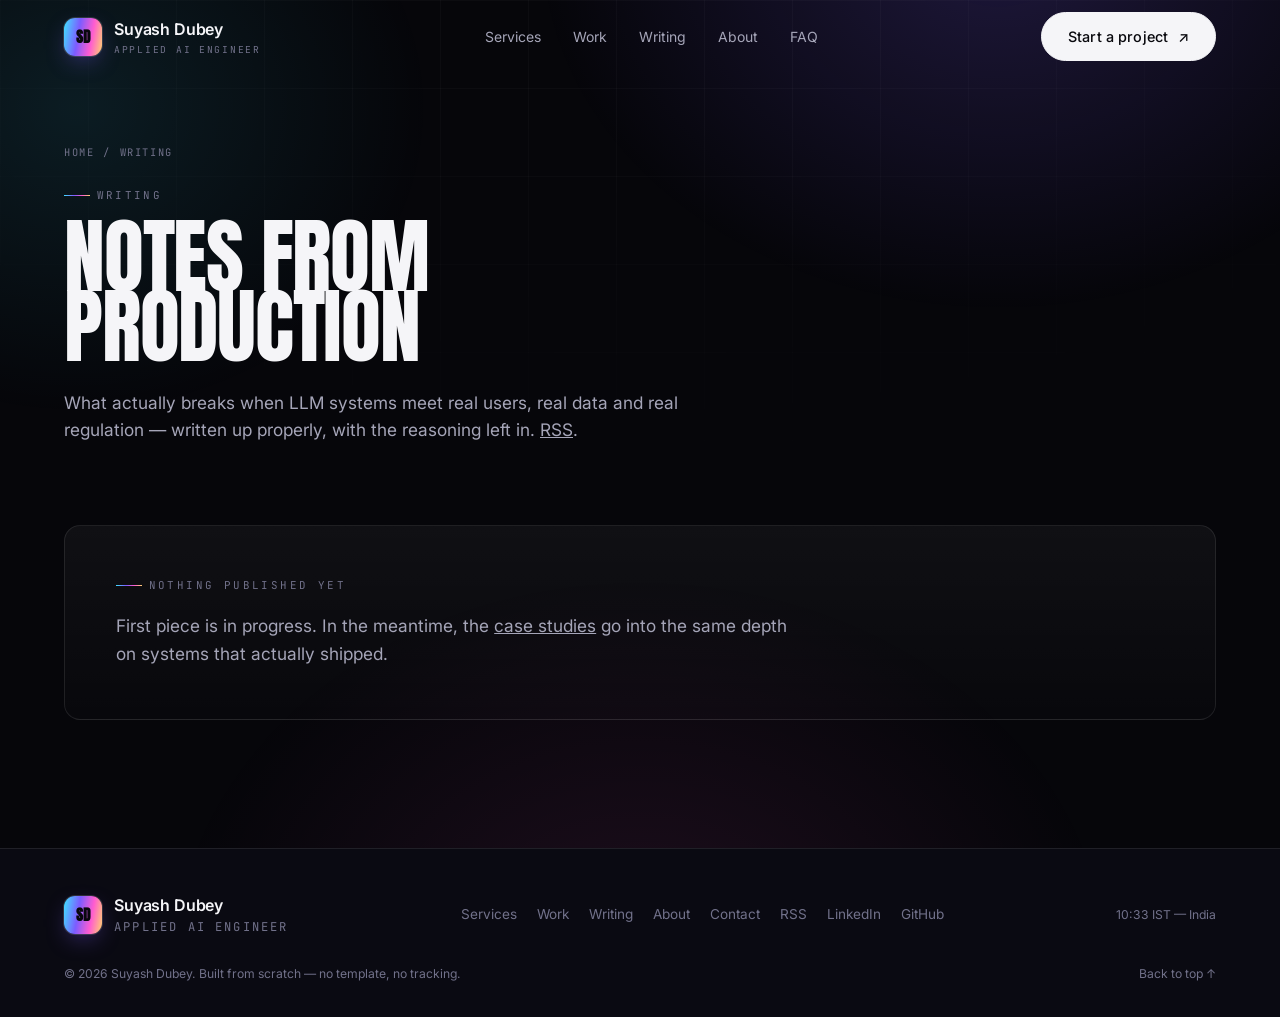
==== blog/index.html @ 4bd994ee "Add /blog: Markdown-driven writing section Posts live as Markdown in content/posts/. build.py genera" ====
<!doctype html>
<html lang="en">
<head>
<meta charset="utf-8">
<script>document.documentElement.classList.add('js')</script>
<meta name="viewport" content="width=device-width, initial-scale=1, viewport-fit=cover">
<title>Writing — Suyash Dubey</title>
<meta name="description" content="Notes on building LLM systems that survive production — agents, retrieval, evaluation and the parts that break under real load.">
<link rel="canonical" href="https://suyashdubey.com/blog/">
<meta name="author" content="Suyash Dubey">
<meta name="robots" content="index, follow, max-image-preview:large, max-snippet:-1">
<meta name="theme-color" content="#06060a">
<meta property="og:type" content="website">
<meta property="og:title" content="Writing — Suyash Dubey">
<meta property="og:description" content="Notes on building LLM systems that survive production — agents, retrieval, evaluation and the parts that break under real load.">
<meta property="og:url" content="https://suyashdubey.com/blog/">
<meta property="og:image" content="https://suyashdubey.com/assets/img/og.png">
<meta name="twitter:card" content="summary_large_image">
<meta name="twitter:title" content="Writing — Suyash Dubey">
<meta name="twitter:description" content="Notes on building LLM systems that survive production — agents, retrieval, evaluation and the parts that break under real load.">
<meta name="twitter:image" content="https://suyashdubey.com/assets/img/og.png">
<link rel="icon" href="/assets/img/favicon.svg" type="image/svg+xml">
<link rel="alternate" type="application/rss+xml" title="Suyash Dubey — writing" href="https://suyashdubey.com/blog/rss.xml">
<link rel="preconnect" href="https://fonts.googleapis.com">
<link rel="preconnect" href="https://fonts.gstatic.com" crossorigin>
<link href="https://fonts.googleapis.com/css2?family=Anton&family=Inter:wght@400;500;600&family=JetBrains+Mono:wght@400;500&display=swap" rel="stylesheet">
<link rel="stylesheet" href="/assets/css/styles.css">
<script type="application/ld+json">
{"@context":"https://schema.org","@type":"Blog","@id":"https://suyashdubey.com/blog/#blog",
 "name":"Writing — Suyash Dubey","url":"https://suyashdubey.com/blog/",
 "description":"Notes on building LLM systems that survive production.",
 "author":{"@type":"Person","name":"Suyash Dubey","url":"https://suyashdubey.com/"},
 "inLanguage":"en"}
</script>
</head>
<body>
<a class="skip" href="#main">Skip to content</a>
<div class="progress" aria-hidden="true"></div>
<header class="nav">
  <div class="wrap nav__in">
    <a class="brand" href="/" aria-label="Suyash Dubey — home">
      <span class="mono-badge" aria-hidden="true">SD</span>
      <span>Suyash Dubey<small>Applied AI Engineer</small></span>
    </a>
    <nav class="nav__links" aria-label="Primary">
      <a href="/#services">Services</a><a href="/#work">Work</a><a href="/blog/">Writing</a>
      <a href="/#about">About</a><a href="/#faq">FAQ</a>
    </nav>
    <div class="nav__cta">
      <span class="clock"><i aria-hidden="true"></i><span data-clock>India (IST)</span></span>
      <a class="btn btn--solid" href="/#contact"><span>Start a project</span><span class="arw" aria-hidden="true">↗</span></a>
      <button class="nav__toggle" type="button" aria-label="Menu" aria-expanded="false"><span></span><span></span><span></span></button>
    </div>
  </div>
</header>
<main id="main">
<section class="cs-hero">
  <div class="wrap">
    <p class="crumbs"><a href="/">Home</a> <span>/</span> <span>Writing</span></p>
    <p class="eyebrow rv">Writing</p>
    <h1 class="display rv rv-d1" style="font-size:clamp(2.4rem,6.4vw,5.6rem)">Notes from<br>production</h1>
    <p class="lead rv rv-d2" style="margin-top:26px">What actually breaks when LLM systems meet
    real users, real data and real regulation — written up properly, with the reasoning left in.
    <a href="/blog/rss.xml" style="text-decoration:underline">RSS</a>.</p>
  </div>
</section>
<section style="padding-top:0">
  <div class="wrap">
    <div class="card" style="padding:clamp(30px,4vw,52px)">
      <p class="eyebrow">Nothing published yet</p>
      <p class="lead" style="margin:0">First piece is in progress. In the meantime, the
      <a href="/#work" style="text-decoration:underline">case studies</a> go into the same
      depth on systems that actually shipped.</p>
    </div>
  </div>
</section>
</main>
<footer>
  <div class="wrap">
    <div class="foot">
      <a class="brand" href="/"><span class="mono-badge" aria-hidden="true">SD</span><span>Suyash Dubey<small>Applied AI Engineer</small></span></a>
      <nav aria-label="Footer">
        <a href="/#services">Services</a><a href="/#work">Work</a><a href="/blog/">Writing</a>
        <a href="/#about">About</a><a href="/#contact">Contact</a>
        <a href="/blog/rss.xml">RSS</a>
        <a href="https://www.linkedin.com/in/suyash-kumar-dubey-410533211" rel="me noopener" target="_blank">LinkedIn</a>
        <a href="https://github.com/suyashdube" rel="me noopener" target="_blank">GitHub</a>
      </nav>
      <small><span data-clock>India (IST)</span></small>
    </div>
    <div class="foot" style="margin-top:26px">
      <small>© <span id="yr">2026</span> Suyash Dubey. Built from scratch — no template, no tracking.</small>
      <small><a href="#main">Back to top ↑</a></small>
    </div>
  </div>
</footer>
<script>document.getElementById('yr').textContent=new Date().getFullYear();</script>
<script src="/assets/js/main.js" defer></script>
</body>
</html>
---- assets/css/styles.css ----
/* ============================================================
   Suyash Dubey — Applied AI Engineer
   Design system: dark iridescent / oversized condensed display
   ============================================================ */

:root{
  --bg:#06060a;
  --bg-2:#0a0a12;
  --bg-3:#0e0e18;
  --line:rgba(255,255,255,.09);
  --line-2:rgba(255,255,255,.055);
  --fg:#f5f5f8;
  --fg-dim:#a5a5b8;
  --fg-mute:#71718a;

  --violet:#7c5cff;
  --cyan:#3fe4ff;
  --magenta:#ff5cd0;
  --lime:#c8ff4d;

  --grad-iris:linear-gradient(100deg,#3fe4ff 0%,#7c5cff 38%,#ff5cd0 70%,#ffd36e 100%);

  --font-display:"Anton",'Arial Narrow',Impact,system-ui,sans-serif;
  --font-body:"Inter",-apple-system,BlinkMacSystemFont,"Segoe UI",Roboto,Helvetica,Arial,sans-serif;
  --font-mono:"JetBrains Mono",ui-monospace,SFMono-Regular,Menlo,Consolas,monospace;

  --pad:clamp(20px,5vw,72px);
  --maxw:1380px;
  --r:16px;
  --ease:cubic-bezier(.22,1,.36,1);
}

*,*::before,*::after{box-sizing:border-box}
html{-webkit-text-size-adjust:100%;scroll-behavior:smooth}
@media (prefers-reduced-motion:reduce){html{scroll-behavior:auto}}

body{
  margin:0;
  background:var(--bg);
  color:var(--fg);
  font-family:var(--font-body);
  font-size:16px;
  line-height:1.6;
  -webkit-font-smoothing:antialiased;
  overflow-x:hidden;
}

/* ambient field ------------------------------------------------ */
body::before{
  content:"";position:fixed;inset:0;z-index:0;pointer-events:none;
  background:
    radial-gradient(58vw 46vw at 78% -6%, rgba(124,92,255,.20), transparent 62%),
    radial-gradient(46vw 40vw at 6% 12%, rgba(63,228,255,.10), transparent 60%),
    radial-gradient(60vw 50vw at 50% 108%, rgba(255,92,208,.10), transparent 62%);
}
body::after{
  content:"";position:fixed;inset:0;z-index:0;pointer-events:none;opacity:.5;
  background-image:linear-gradient(var(--line-2) 1px,transparent 1px),linear-gradient(90deg,var(--line-2) 1px,transparent 1px);
  background-size:88px 88px;
  mask-image:radial-gradient(ellipse 100% 70% at 50% 0%,#000 20%,transparent 80%);
  -webkit-mask-image:radial-gradient(ellipse 100% 70% at 50% 0%,#000 20%,transparent 80%);
}
main,header,footer{position:relative;z-index:1}

/* type --------------------------------------------------------- */
h1,h2,h3,h4{margin:0;font-weight:400;letter-spacing:-.02em}
.display{
  font-family:var(--font-display);
  text-transform:uppercase;
  line-height:.86;
  letter-spacing:-.015em;
  font-weight:400;
}
h1.display{font-size:clamp(2.5rem,7vw,7.2rem);overflow-wrap:normal;hyphens:none}
h2.display{font-size:clamp(2.2rem,5.6vw,5rem)}
h3.display{font-size:clamp(1.5rem,2.4vw,2.3rem)}
p{margin:0 0 1em}
a{color:inherit;text-decoration:none}

.eyebrow{
  font-family:var(--font-mono);
  font-size:.68rem;
  letter-spacing:.22em;
  text-transform:uppercase;
  color:var(--fg-mute);
  display:flex;align-items:center;gap:.6em;
  margin:0 0 1.1rem;
}
.eyebrow::before{
  content:"";width:26px;height:1px;background:var(--grad-iris);flex:none;
}
.lead{font-size:clamp(1rem,1.35vw,1.2rem);color:var(--fg-dim);max-width:62ch}
.muted{color:var(--fg-mute)}
.iris-text{
  background:var(--grad-iris);-webkit-background-clip:text;background-clip:text;color:transparent;
}

.wrap{max-width:var(--maxw);margin-inline:auto;padding-inline:var(--pad)}
section{padding-block:clamp(72px,10vw,150px)}
.sec-head{display:flex;flex-wrap:wrap;gap:24px 48px;align-items:flex-end;justify-content:space-between;margin-bottom:clamp(36px,5vw,68px)}
.sec-head .lead{max-width:46ch}
.rule{height:1px;background:var(--line);border:0;margin:0}

/* buttons ------------------------------------------------------ */
.btn{
  --btn-bg:transparent;--btn-fg:var(--fg);--btn-bd:var(--line);
  position:relative;display:inline-flex;align-items:center;gap:.65em;
  padding:15px 26px;border-radius:999px;border:1px solid var(--btn-bd);
  background:var(--btn-bg);color:var(--btn-fg);
  font-family:inherit;font-size:.9rem;font-weight:500;line-height:1.2;letter-spacing:.01em;cursor:pointer;
  transition:transform .5s var(--ease),background .35s,color .35s,border-color .35s;
  will-change:transform;overflow:hidden;white-space:nowrap;
}
.btn span{position:relative;z-index:1}
.btn .arw{transition:transform .45s var(--ease)}
.btn:hover .arw{transform:translate(3px,-3px)}
.btn--solid{--btn-bg:var(--fg);--btn-fg:#08080d;--btn-bd:var(--fg)}
.btn--solid::after{
  content:"";position:absolute;inset:0;z-index:0;background:var(--grad-iris);
  opacity:0;transition:opacity .4s;
}
.btn--solid:hover::after{opacity:1}
.btn--ghost:hover{border-color:rgba(255,255,255,.34);background:rgba(255,255,255,.045)}
.btn-row{display:flex;flex-wrap:wrap;gap:12px}

/* surfaces ----------------------------------------------------- */
.card{
  position:relative;border:1px solid var(--line);border-radius:var(--r);
  background:linear-gradient(180deg,rgba(255,255,255,.045),rgba(255,255,255,.012));
  overflow:hidden;isolation:isolate;
}
.card::before{
  content:"";position:absolute;inset:-1px;z-index:-1;border-radius:inherit;opacity:0;
  background:radial-gradient(420px circle at var(--mx,50%) var(--my,0%),rgba(124,92,255,.30),transparent 62%);
  transition:opacity .45s;
}
.card:hover::before{opacity:1}
.card--tilt{transition:transform .6s var(--ease),border-color .4s;transform-style:preserve-3d;will-change:transform}
.card--tilt:hover{border-color:rgba(255,255,255,.22)}

/* ============================ NAV ============================ */
.nav{
  position:fixed;top:0;left:0;right:0;z-index:60;
  transition:background .45s,backdrop-filter .45s,border-color .45s;
  border-bottom:1px solid transparent;
}
.nav.is-stuck{
  background:rgba(6,6,10,.72);backdrop-filter:blur(18px) saturate(150%);
  -webkit-backdrop-filter:blur(18px) saturate(150%);border-bottom-color:var(--line);
}
.nav__in{display:flex;align-items:center;justify-content:space-between;gap:24px;height:74px}
.brand{display:flex;align-items:center;gap:12px;font-weight:600;letter-spacing:-.01em;white-space:nowrap}
.mono-badge{
  width:38px;height:38px;flex:none;border-radius:11px;display:grid;place-items:center;
  font-family:var(--font-display);font-size:.95rem;letter-spacing:.02em;
  color:#08080d;background:var(--grad-iris);
  box-shadow:0 0 0 1px rgba(255,255,255,.14),0 8px 26px -10px rgba(124,92,255,.9);
}
.brand small{display:block;font-family:var(--font-mono);font-size:.6rem;letter-spacing:.18em;text-transform:uppercase;color:var(--fg-mute);font-weight:400}
.nav__links{display:flex;align-items:center;gap:4px}
.nav__links a{
  position:relative;padding:9px 14px;border-radius:999px;font-size:.875rem;color:var(--fg-dim);
  transition:color .3s,background .3s;
}
.nav__links a::after{
  content:"";position:absolute;left:14px;right:14px;bottom:5px;height:1px;background:var(--grad-iris);
  transform:scaleX(0);transform-origin:left;transition:transform .45s var(--ease);
}
.nav__links a:hover{color:var(--fg)}
.nav__links a:hover::after{transform:scaleX(1)}
.nav__cta{display:flex;align-items:center;gap:14px}
.clock{font-family:var(--font-mono);font-size:.7rem;color:var(--fg-mute);letter-spacing:.08em;white-space:nowrap}
.clock i{display:inline-block;width:6px;height:6px;border-radius:50%;background:var(--lime);margin-right:7px;vertical-align:middle;box-shadow:0 0 0 3px rgba(200,255,77,.16);animation:pulse 2.6s infinite}
@keyframes pulse{50%{box-shadow:0 0 0 7px rgba(200,255,77,0)}}
.nav__toggle{display:none;width:44px;height:44px;border-radius:12px;border:1px solid var(--line);background:transparent;cursor:pointer;padding:0;place-items:center}
.nav__toggle span{display:block;width:17px;height:1.5px;background:var(--fg);margin:3.5px auto;transition:transform .4s var(--ease),opacity .3s}
.nav.is-open .nav__toggle span:nth-child(1){transform:translateY(5px) rotate(45deg)}
.nav.is-open .nav__toggle span:nth-child(2){opacity:0}
.nav.is-open .nav__toggle span:nth-child(3){transform:translateY(-5px) rotate(-45deg)}

@media (max-width:1280px){.clock{display:none}}
@media (max-width:1160px){
  .nav__links a{padding-inline:9px;font-size:.83rem}
  .nav__in{gap:12px}
  .brand small{display:none}
}
@media (max-width:940px){
  .nav__toggle{display:grid}
  .nav__links{
    position:fixed;inset:74px 0 auto;flex-direction:column;align-items:stretch;gap:0;
    background:rgba(8,8,14,.96);backdrop-filter:blur(20px);border-bottom:1px solid var(--line);
    padding:12px var(--pad) 26px;
    clip-path:inset(0 0 100% 0);transition:clip-path .55s var(--ease);
  }
  .nav.is-open .nav__links{clip-path:inset(0 0 0 0)}
  .nav__links a{padding:15px 0;font-size:1.05rem;border-bottom:1px solid var(--line-2)}
  .nav__cta .btn{display:none}
}

/* ============================ HERO ============================ */
.hero{position:relative;padding-top:clamp(112px,15vh,168px);padding-bottom:clamp(48px,7vw,96px);min-height:100svh;display:flex;align-items:center}
.hero__grid{display:grid;grid-template-columns:minmax(0,1.15fr) minmax(0,.85fr);gap:clamp(28px,4vw,64px);align-items:center;width:100%}
.hero__copy{max-width:none}
h1.display .ln{display:block;overflow:hidden}
h1.display .ln i{display:block;font-style:normal;transform:translateY(105%);opacity:0;filter:blur(14px)}
.is-ready h1.display .ln i{animation:lineUp 1.15s var(--ease) forwards}
.is-ready h1.display .ln:nth-child(2) i{animation-delay:.11s}
.is-ready h1.display .ln:nth-child(3) i{animation-delay:.22s}
@keyframes lineUp{to{transform:translateY(0);opacity:1;filter:blur(0)}}
h1.display .dim{color:transparent;-webkit-text-stroke:1px rgba(255,255,255,.42)}
.hero__sub{margin-top:26px;max-width:54ch}
.hero .btn-row{margin-top:34px}
.hero__meta{display:flex;flex-wrap:wrap;gap:10px 26px;margin-top:34px;font-family:var(--font-mono);font-size:.7rem;letter-spacing:.13em;text-transform:uppercase;color:var(--fg-mute)}

/* prism stage */
.stage{position:relative;aspect-ratio:1/1;width:100%;max-width:660px;margin-inline:auto}
.stage canvas,.stage .fallback{position:absolute;inset:0;width:100%;height:100%;display:block}
.stage .fallback{opacity:0;transition:opacity .8s}
.stage[data-mode="svg"] .fallback{opacity:1}
.stage[data-mode="gl"] .fallback{display:none}
.stage::after{
  content:"";position:absolute;inset:8%;border-radius:50%;z-index:-1;
  background:radial-gradient(circle,rgba(124,92,255,.32),transparent 66%);filter:blur(46px);
}
.chip{
  position:absolute;z-index:3;display:flex;align-items:center;gap:9px;
  padding:9px 13px;border-radius:12px;border:1px solid var(--line);
  background:rgba(10,10,18,.72);backdrop-filter:blur(12px);-webkit-backdrop-filter:blur(12px);
  font-family:var(--font-mono);font-size:.63rem;letter-spacing:.11em;text-transform:uppercase;color:var(--fg-dim);
  white-space:nowrap;box-shadow:0 18px 40px -22px #000;
  opacity:0;transform:translateY(12px) scale(.96);
  animation:chipIn .9s var(--ease) forwards;
}
.chip b{color:var(--lime);font-weight:500}
.chip::before{content:"";width:5px;height:5px;border-radius:50%;background:var(--lime);box-shadow:0 0 8px var(--lime)}
.chip--v::before{background:var(--violet);box-shadow:0 0 8px var(--violet)}
.chip--v b{color:#b9a6ff}
.chip--c::before{background:var(--cyan);box-shadow:0 0 8px var(--cyan)}
.chip--c b{color:#9be9ff}
@keyframes chipIn{to{opacity:1;transform:translateY(0) scale(1)}}
.chip:nth-of-type(1){top:11%;left:-4%;animation-delay:.75s}
.chip:nth-of-type(2){top:29%;right:-6%;animation-delay:.92s}
.chip:nth-of-type(3){bottom:24%;left:-7%;animation-delay:1.09s}
.chip:nth-of-type(4){bottom:8%;right:2%;animation-delay:1.26s}
.chip.float{animation:chipIn .9s var(--ease) forwards,bob 7s ease-in-out infinite}
@keyframes bob{50%{transform:translateY(-9px)}}

@media (max-width:980px){
  .hero{min-height:auto;padding-top:120px}
  .hero__grid{grid-template-columns:1fr}
  .hero__copy{max-width:none;order:1}
  .stage{order:2;max-width:min(88vw,480px)}
  .chip:nth-of-type(1){left:-2%}
  .chip:nth-of-type(3){left:-2%}
  .chip:nth-of-type(2){right:-2%}
}
@media (max-width:520px){
  .chip{font-size:.56rem;padding:7px 10px}
  .chip:nth-of-type(4){display:none}
}

/* scroll cue */
.cue{display:flex;align-items:center;gap:10px;margin-top:52px;font-family:var(--font-mono);font-size:.63rem;letter-spacing:.2em;text-transform:uppercase;color:var(--fg-mute)}
.cue s{display:block;width:56px;height:1px;background:linear-gradient(90deg,var(--fg-mute),transparent);position:relative;overflow:hidden}
.cue s::after{content:"";position:absolute;inset:0;background:var(--grad-iris);transform:translateX(-100%);animation:sweep 2.6s infinite var(--ease)}
@keyframes sweep{60%,100%{transform:translateX(100%)}}

/* ========================= METRICS ========================= */
.metrics{border-block:1px solid var(--line);background:rgba(255,255,255,.014)}
.metrics .wrap{padding-block:clamp(40px,5vw,64px)}
.metrics__grid{display:grid;grid-template-columns:repeat(4,1fr);gap:1px;background:var(--line)}
.metric{background:var(--bg);padding:26px clamp(14px,2vw,30px);position:relative;overflow:hidden}
.metric::after{content:"";position:absolute;left:0;bottom:0;height:2px;width:100%;background:var(--grad-iris);transform:scaleX(0);transform-origin:left;transition:transform .9s var(--ease)}
.metric.in::after{transform:scaleX(1)}
.metric b{display:block;font-family:var(--font-display);font-size:clamp(2.4rem,4.4vw,3.9rem);line-height:.92;letter-spacing:-.02em}
.metric b em{font-style:normal;font-size:.5em;color:var(--fg-mute);margin-right:.06em}
.metric p{margin:.7rem 0 0;font-size:.83rem;color:var(--fg-mute);line-height:1.45}
.footnote{margin-top:22px;font-size:.72rem;color:var(--fg-mute);max-width:78ch}
@media (max-width:860px){.metrics__grid{grid-template-columns:repeat(2,1fr)}}

/* ========================= MARQUEE ========================= */
.marquee{border-bottom:1px solid var(--line);overflow:hidden;padding-block:22px;background:var(--bg-2)}
.marquee__track{display:flex;width:max-content;gap:0;animation:slide 42s linear infinite}
.marquee:hover .marquee__track{animation-play-state:paused}
@keyframes slide{to{transform:translateX(-50%)}}
.marquee__track span{
  display:inline-flex;align-items:center;gap:34px;padding-inline:17px;
  font-family:var(--font-display);text-transform:uppercase;font-size:1.05rem;letter-spacing:.04em;color:rgba(255,255,255,.30);
  white-space:nowrap;transition:color .3s;
}
.marquee__track span::after{content:"";width:5px;height:5px;border-radius:50%;background:var(--violet)}
.marquee__track span.hi{color:transparent;background:var(--grad-iris);-webkit-background-clip:text;background-clip:text}

/* ========================= SERVICES ========================= */
.svc{display:grid;grid-template-columns:repeat(2,1fr);gap:16px}
.svc__item{padding:clamp(26px,3vw,40px);display:flex;flex-direction:column;gap:16px;min-height:100%}
.svc__n{font-family:var(--font-mono);font-size:.68rem;letter-spacing:.2em;color:var(--fg-mute)}
.svc__ico{width:46px;height:46px;border-radius:13px;display:grid;place-items:center;border:1px solid var(--line);background:rgba(255,255,255,.04)}
.svc__ico svg{width:22px;height:22px;stroke:url(#irisStroke);stroke-width:1.4;fill:none;stroke-linecap:round;stroke-linejoin:round}
.svc__item h3{font-size:1.42rem;letter-spacing:-.02em;line-height:1.2}
.svc__item p{color:var(--fg-dim);font-size:.95rem;margin:0}
.tags{display:flex;flex-wrap:wrap;gap:7px;margin-top:auto;padding-top:14px}
.tag{
  font-family:var(--font-mono);font-size:.62rem;letter-spacing:.09em;text-transform:uppercase;
  padding:6px 11px;border-radius:999px;border:1px solid var(--line);color:var(--fg-mute);
}
.svc__meta{display:flex;gap:18px;flex-wrap:wrap;font-family:var(--font-mono);font-size:.66rem;letter-spacing:.13em;text-transform:uppercase;color:var(--fg-mute);border-top:1px solid var(--line-2);padding-top:15px}
.svc__meta b{color:var(--fg-dim);font-weight:400}
@media (max-width:820px){.svc{grid-template-columns:1fr}}

/* ========================= PROCESS ========================= */
.process{display:grid;grid-template-columns:repeat(4,1fr);gap:0;border:1px solid var(--line);border-radius:var(--r);overflow:hidden}
.step{padding:clamp(24px,2.6vw,36px);border-right:1px solid var(--line);position:relative;background:linear-gradient(180deg,rgba(255,255,255,.03),transparent)}
.step:last-child{border-right:0}
.step__n{font-family:var(--font-display);font-size:2.6rem;line-height:1;color:transparent;-webkit-text-stroke:1px rgba(255,255,255,.26);transition:-webkit-text-stroke-color .4s,color .4s}
.step:hover .step__n{color:transparent;-webkit-text-stroke-color:rgba(124,92,255,.9)}
.step h3{font-size:1.1rem;margin:16px 0 9px;letter-spacing:-.01em}
.step p{font-size:.88rem;color:var(--fg-mute);margin:0}
@media (max-width:900px){.process{grid-template-columns:repeat(2,1fr)}.step:nth-child(2){border-right:0}.step:nth-child(-n+2){border-bottom:1px solid var(--line)}}
@media (max-width:520px){.process{grid-template-columns:1fr}.step{border-right:0;border-bottom:1px solid var(--line)}.step:last-child{border-bottom:0}}

/* ========================= WORK ========================= */
.work{display:flex;flex-direction:column;gap:14px}
.work__row{
  display:grid;grid-template-columns:auto minmax(0,1fr);gap:clamp(18px,3vw,46px);align-items:center;
  padding:clamp(22px,2.6vw,34px);border-radius:var(--r);border:1px solid var(--line);
  background:linear-gradient(180deg,rgba(255,255,255,.035),rgba(255,255,255,.008));
  position:relative;overflow:hidden;transition:border-color .4s,transform .6s var(--ease);
}
.work__row::before{
  content:"";position:absolute;inset:0;background:radial-gradient(520px circle at var(--mx,50%) var(--my,50%),rgba(124,92,255,.16),transparent 60%);
  opacity:0;transition:opacity .5s;
}
.work__row:hover{border-color:rgba(255,255,255,.22)}
.work__row:hover::before{opacity:1}
.work__idx{font-family:var(--font-mono);font-size:.7rem;color:var(--fg-mute);letter-spacing:.12em;position:relative}
.work__body{position:relative}
.work__body h3{font-size:clamp(1.35rem,2.4vw,2rem);letter-spacing:-.025em;line-height:1.14}
.work__body .org{font-family:var(--font-mono);font-size:.65rem;letter-spacing:.18em;text-transform:uppercase;color:var(--fg-mute);margin-bottom:10px;display:block}
.work__body p{color:var(--fg-dim);font-size:.94rem;margin:.7rem 0 0;max-width:70ch}
.work__stat{display:flex;gap:22px;flex-wrap:wrap;margin-top:16px;font-family:var(--font-mono);font-size:.66rem;letter-spacing:.11em;text-transform:uppercase;color:var(--fg-mute)}
.work__stat b{color:var(--lime);font-weight:500}
@media (max-width:760px){.work__row{grid-template-columns:1fr;gap:14px}}

/* builds grid */
.builds{display:grid;grid-template-columns:repeat(4,1fr);gap:14px;margin-top:18px}
.build{padding:24px;display:flex;flex-direction:column;gap:11px}
.build h4{font-size:1.02rem;letter-spacing:-.01em;line-height:1.25}
.build p{font-size:.85rem;color:var(--fg-mute);margin:0;flex:1}
@media (max-width:980px){.builds{grid-template-columns:repeat(2,1fr)}}
@media (max-width:560px){.builds{grid-template-columns:1fr}}

/* ========================= EXPERIENCE ========================= */
.xp{border-top:1px solid var(--line)}
.xp__row{
  display:grid;grid-template-columns:180px minmax(0,1fr) minmax(0,1.15fr);gap:clamp(16px,3vw,44px);
  padding:clamp(24px,3vw,36px) 0;border-bottom:1px solid var(--line);position:relative;
}
.xp__row::after{content:"";position:absolute;left:0;bottom:-1px;height:1px;width:0;background:var(--grad-iris);transition:width .7s var(--ease)}
.xp__row:hover::after{width:100%}
.xp__glyph{position:relative;width:100%;max-width:156px;aspect-ratio:1/1;margin-top:-6px}
.xp__glyph canvas{width:100%;height:100%;display:block;cursor:crosshair}
.xp__glyph-n{
  position:absolute;left:2px;bottom:4px;font-family:var(--font-mono);font-size:.62rem;
  letter-spacing:.18em;color:var(--fg-mute);pointer-events:none;transition:color .4s;
}
.xp__row:hover .xp__glyph-n{color:var(--fg-dim)}
.xp__what h3{font-size:1.2rem;letter-spacing:-.015em}
.xp__what .org{display:block;margin-top:6px;font-size:.85rem;color:var(--fg-mute)}
.xp__desc{color:var(--fg-dim);font-size:.92rem}
.xp__desc ul{margin:0;padding-left:1.1em}
.xp__desc li{margin-bottom:.45em}
.xp__desc li::marker{color:var(--violet)}
.stackline{margin-top:12px;font-family:var(--font-mono);font-size:.63rem;letter-spacing:.09em;color:var(--fg-mute);text-transform:uppercase}
@media (max-width:900px){
  .xp__row{grid-template-columns:1fr;gap:14px}
  .xp__glyph{max-width:104px;margin-top:0}
}

/* ========================= ABOUT ========================= */
.about{display:grid;grid-template-columns:minmax(0,1.15fr) minmax(0,.85fr);gap:clamp(28px,4vw,64px);align-items:start}
.about p{color:var(--fg-dim);font-size:1.02rem}
.facts{display:flex;flex-direction:column;gap:1px;background:var(--line);border:1px solid var(--line);border-radius:var(--r);overflow:hidden}
.fact{background:var(--bg-2);padding:19px 24px;display:flex;justify-content:space-between;gap:20px;align-items:baseline;flex-wrap:wrap}
.fact dt{font-family:var(--font-mono);font-size:.64rem;letter-spacing:.16em;text-transform:uppercase;color:var(--fg-mute);margin:0}
.fact dd{margin:0;font-size:.92rem;text-align:right;color:var(--fg-dim)}
@media (max-width:880px){.about{grid-template-columns:1fr}}

/* ========================= FAQ ========================= */
.faq{display:grid;grid-template-columns:minmax(0,.72fr) minmax(0,1.28fr);gap:clamp(28px,4vw,72px);align-items:start}
.qa{border-top:1px solid var(--line)}
.qa details{border-bottom:1px solid var(--line)}
.qa summary{
  list-style:none;cursor:pointer;padding:22px 46px 22px 0;position:relative;
  font-size:clamp(1rem,1.5vw,1.16rem);letter-spacing:-.01em;color:var(--fg);
  transition:color .3s;
}
.qa summary::-webkit-details-marker{display:none}
.qa summary:hover{color:#fff}
.qa summary::after{
  content:"";position:absolute;right:6px;top:50%;width:13px;height:13px;margin-top:-6px;
  background:
    linear-gradient(var(--fg-dim),var(--fg-dim)) center/13px 1.5px no-repeat,
    linear-gradient(var(--fg-dim),var(--fg-dim)) center/1.5px 13px no-repeat;
  transition:transform .45s var(--ease);
}
.qa details[open] summary::after{transform:rotate(135deg)}
.qa .ans{padding:0 8% 26px 0;color:var(--fg-dim);font-size:.95rem}
.qa .ans p:last-child{margin-bottom:0}

/* ========================= CONTACT ========================= */
.contact{position:relative}
.contact__grid{display:grid;grid-template-columns:minmax(0,1fr) minmax(0,1fr);gap:clamp(32px,4vw,72px);align-items:start}
.contact h2.display{font-size:clamp(2.6rem,7.4vw,6.6rem)}
.contact__links{display:flex;flex-direction:column;gap:2px;margin-top:34px}
.clink{
  display:flex;align-items:center;justify-content:space-between;gap:18px;
  padding:17px 0;border-bottom:1px solid var(--line);color:var(--fg-dim);
  transition:color .35s,padding-left .45s var(--ease);
}
.clink:hover{color:var(--fg);padding-left:10px}
.clink em{font-style:normal;font-family:var(--font-mono);font-size:.64rem;letter-spacing:.18em;text-transform:uppercase;color:var(--fg-mute)}

form{display:flex;flex-direction:column;gap:14px}
.f-row{display:grid;grid-template-columns:1fr 1fr;gap:14px}
.field{display:flex;flex-direction:column;gap:8px}
.field label{font-family:var(--font-mono);font-size:.63rem;letter-spacing:.17em;text-transform:uppercase;color:var(--fg-mute)}
.field input,.field select,.field textarea{
  width:100%;font-family:inherit;font-size:.95rem;color:var(--fg);
  background:rgba(255,255,255,.035);border:1px solid var(--line);border-radius:12px;
  padding:14px 15px;transition:border-color .3s,background .3s,box-shadow .3s;
}
.field textarea{resize:vertical;min-height:132px}
.field select{appearance:none;background-image:linear-gradient(45deg,transparent 50%,var(--fg-mute) 50%),linear-gradient(135deg,var(--fg-mute) 50%,transparent 50%);background-position:calc(100% - 19px) 22px,calc(100% - 13px) 22px;background-size:6px 6px;background-repeat:no-repeat}
.field select option{background:#0e0e18;color:var(--fg)}
.field input:focus,.field select:focus,.field textarea:focus{
  outline:none;border-color:rgba(124,92,255,.75);background:rgba(255,255,255,.055);
  box-shadow:0 0 0 4px rgba(124,92,255,.14);
}
.field input::placeholder,.field textarea::placeholder{color:#5a5a72}
.field .err{font-size:.74rem;color:#ff8a8a;min-height:0}
.field.invalid input,.field.invalid textarea{border-color:rgba(255,120,120,.7)}
.form-note{font-size:.78rem;color:var(--fg-mute);margin:0}
.form-status{padding:18px;border-radius:12px;border:1px solid var(--line);background:rgba(255,255,255,.035);display:none}
.form-status.show{display:block;animation:statusIn .5s var(--ease)}
@keyframes statusIn{from{opacity:0;transform:translateY(8px)}}
.form-status__lead{font-size:.88rem;color:var(--fg-dim);margin:0 0 14px}
.form-status__acts{display:flex;flex-wrap:wrap;gap:9px}
.form-status__acts .btn{padding:11px 17px;font-size:.82rem}
.form-status__addr{margin:14px 0 0;font-size:.78rem;color:var(--fg-mute)}
.form-status__addr a{color:var(--fg-dim);text-decoration:underline;text-underline-offset:3px}
@media (max-width:880px){.contact__grid,.faq{grid-template-columns:1fr}}
@media (max-width:520px){.f-row{grid-template-columns:1fr}}

/* ========================= FOOTER ========================= */
footer{border-top:1px solid var(--line);padding-block:44px 34px;background:var(--bg-2)}
.foot{display:flex;flex-wrap:wrap;gap:22px 44px;align-items:center;justify-content:space-between}
.foot nav{display:flex;flex-wrap:wrap;gap:20px;font-size:.85rem}
.foot nav a{color:var(--fg-mute);transition:color .3s}
.foot nav a:hover{color:var(--fg)}
.foot small{color:var(--fg-mute);font-size:.76rem}
.big-mark{
  font-family:var(--font-display);text-transform:uppercase;line-height:.8;
  font-size:clamp(3.6rem,15vw,13rem);color:transparent;-webkit-text-stroke:1px rgba(255,255,255,.09);
  margin-top:38px;user-select:none;pointer-events:none;letter-spacing:-.02em;
}

/* ===================== CASE STUDY PAGES ===================== */
.cs-hero{padding-top:clamp(120px,16vh,180px);padding-bottom:clamp(40px,5vw,72px)}
.crumbs{font-family:var(--font-mono);font-size:.65rem;letter-spacing:.15em;text-transform:uppercase;color:var(--fg-mute);margin-bottom:26px;display:flex;gap:9px;flex-wrap:wrap}
.crumbs a{color:var(--fg-mute);transition:color .3s}
.crumbs a:hover{color:var(--fg)}
.cs-hero h1.display{font-size:clamp(2.4rem,6.4vw,5.6rem)}
.cs-meta{display:grid;grid-template-columns:repeat(4,1fr);gap:1px;background:var(--line);border:1px solid var(--line);border-radius:var(--r);overflow:hidden;margin-top:clamp(30px,4vw,52px)}
.cs-meta div{background:var(--bg-2);padding:20px 22px}
.cs-meta dt{font-family:var(--font-mono);font-size:.62rem;letter-spacing:.17em;text-transform:uppercase;color:var(--fg-mute);margin:0 0 8px}
.cs-meta dd{margin:0;font-size:.9rem;color:var(--fg-dim)}
@media (max-width:820px){.cs-meta{grid-template-columns:repeat(2,1fr)}}
@media (max-width:460px){.cs-meta{grid-template-columns:1fr}}

.prose{max-width:74ch}
.prose h2{font-size:clamp(1.5rem,3vw,2.2rem);letter-spacing:-.025em;margin:clamp(38px,4vw,62px) 0 16px}
.prose h3{font-size:1.16rem;margin:32px 0 10px;letter-spacing:-.01em}
.prose p,.prose li{color:var(--fg-dim);font-size:1rem}
.prose ul{padding-left:1.15em;margin:0 0 1.2em}
.prose li{margin-bottom:.5em}
.prose li::marker{color:var(--violet)}
.pull{
  border-left:2px solid transparent;border-image:var(--grad-iris) 1;
  padding:6px 0 6px 22px;margin:30px 0;font-size:1.12rem;color:var(--fg);letter-spacing:-.01em;
}
.cs-diagram{margin:clamp(34px,4vw,58px) 0}
.cs-diagram svg{width:100%;height:auto;display:block;border:1px solid var(--line);border-radius:var(--r);background:var(--bg-2)}
.cs-cap{margin-top:12px;font-size:.78rem;color:var(--fg-mute)}
.next-cs{display:grid;grid-template-columns:1fr 1fr;gap:14px;margin-top:clamp(40px,5vw,72px)}
@media (max-width:700px){.next-cs{grid-template-columns:1fr}}
.next-cs a{padding:28px;display:block}
.next-cs em{font-style:normal;font-family:var(--font-mono);font-size:.62rem;letter-spacing:.18em;text-transform:uppercase;color:var(--fg-mute)}
.next-cs h4{font-size:1.25rem;margin:12px 0 0;letter-spacing:-.02em}

/* ========================= BLOG ========================= */
.post-list{display:flex;flex-direction:column;gap:2px;border-top:1px solid var(--line)}
.post-row{
  display:grid;grid-template-columns:205px minmax(0,1fr);gap:clamp(16px,3vw,40px);
  padding:clamp(24px,3vw,38px) 0;border-bottom:1px solid var(--line);
  position:relative;transition:padding-left .5s var(--ease);
}
.post-row::after{content:"";position:absolute;left:0;bottom:-1px;height:1px;width:0;background:var(--grad-iris);transition:width .7s var(--ease)}
.post-row:hover{padding-left:10px}
.post-row:hover::after{width:100%}
.post-row__meta{font-family:var(--font-mono);font-size:.68rem;letter-spacing:.12em;text-transform:uppercase;color:var(--fg-mute);padding-top:7px}
.post-row__body h2{font-size:clamp(1.25rem,2.2vw,1.85rem);letter-spacing:-.025em;line-height:1.2;transition:color .3s}
.post-row:hover .post-row__body h2{color:#fff}
.post-row__body p{color:var(--fg-dim);font-size:.95rem;margin:.7rem 0 0;max-width:68ch}
.post-row__body .tags{margin-top:14px;padding-top:0}
@media (max-width:820px){.post-row{grid-template-columns:1fr;gap:10px}}

/* long-form body */
.post-body{max-width:72ch}
.post-body > *:first-child{margin-top:0}
.post-body h2{font-size:clamp(1.45rem,2.8vw,2.05rem);letter-spacing:-.025em;margin:clamp(40px,4.5vw,64px) 0 14px}
.post-body h3{font-size:1.18rem;margin:34px 0 10px;letter-spacing:-.01em}
.post-body p,.post-body li{color:var(--fg-dim);font-size:1.02rem;line-height:1.72}
.post-body a{color:var(--fg);text-decoration:underline;text-underline-offset:3px;text-decoration-color:rgba(124,92,255,.65);transition:text-decoration-color .3s}
.post-body a:hover{text-decoration-color:var(--cyan)}
.post-body strong{color:var(--fg);font-weight:600}
.post-body ul,.post-body ol{padding-left:1.2em;margin:0 0 1.3em}
.post-body li{margin-bottom:.5em}
.post-body li::marker{color:var(--violet)}
.post-body blockquote{
  margin:30px 0;padding:4px 0 4px 22px;border-left:2px solid transparent;border-image:var(--grad-iris) 1;
  font-size:1.1rem;color:var(--fg);letter-spacing:-.01em;
}
.post-body blockquote p{color:var(--fg);font-size:inherit}
.post-body code{
  font-family:var(--font-mono);font-size:.86em;padding:.16em .42em;border-radius:6px;
  background:rgba(255,255,255,.07);border:1px solid var(--line-2);color:#d9d3ff;
}
.post-body pre{
  background:var(--bg-2);border:1px solid var(--line);border-radius:var(--r);
  padding:20px;overflow-x:auto;margin:26px 0;line-height:1.55;
}
.post-body pre code{background:none;border:0;padding:0;font-size:.84rem;color:#cfd3e6}
.post-body img{border-radius:var(--r);border:1px solid var(--line);display:block;margin:26px 0}
.post-body hr{border:0;height:1px;background:var(--line);margin:44px 0}
.post-body table{width:100%;border-collapse:collapse;margin:26px 0;font-size:.93rem;display:block;overflow-x:auto}
.post-body th,.post-body td{border:1px solid var(--line);padding:11px 14px;text-align:left}
.post-body th{font-family:var(--font-mono);font-size:.7rem;letter-spacing:.1em;text-transform:uppercase;color:var(--fg-mute);font-weight:400}
.post-body td{color:var(--fg-dim)}

.post-cta{
  margin-top:clamp(44px,5vw,72px);padding:clamp(26px,3vw,38px);border-radius:var(--r);
  border:1px solid var(--line);background:linear-gradient(180deg,rgba(255,255,255,.045),rgba(255,255,255,.012));
  max-width:72ch;
}
.post-cta p{color:var(--fg-dim);font-size:.98rem}
.post-cta .btn-row{margin-top:20px}

/* ===================== MOTION UTILITIES ===================== */
.rv{transition:opacity .95s var(--ease),transform .95s var(--ease)}
.js .rv:not(.in){opacity:0;transform:translateY(26px)}
.rv.in{opacity:1;transform:none}
.rv-d1{transition-delay:.07s}.rv-d2{transition-delay:.14s}.rv-d3{transition-delay:.21s}
.rv-d4{transition-delay:.28s}.rv-d5{transition-delay:.35s}.rv-d6{transition-delay:.42s}

.cursor{
  position:fixed;top:0;left:0;width:22px;height:22px;border-radius:50%;
  border:1px solid rgba(255,255,255,.45);pointer-events:none;z-index:99;
  transform:translate(-50%,-50%);transition:width .32s var(--ease),height .32s var(--ease),background .32s,border-color .32s,opacity .3s;
  mix-blend-mode:difference;opacity:0;
}
.cursor.on{opacity:1}
.cursor.grow{width:56px;height:56px;background:rgba(255,255,255,.9);border-color:transparent}
@media (hover:none),(pointer:coarse){.cursor{display:none}}

.progress{position:fixed;top:0;left:0;height:2px;width:100%;transform-origin:left;transform:scaleX(0);background:var(--grad-iris);z-index:70}

.skip{position:absolute;left:-9999px;top:0;background:var(--fg);color:#08080d;padding:12px 18px;border-radius:0 0 10px 0;z-index:200}
.skip:focus{left:0}
:focus-visible{outline:2px solid var(--cyan);outline-offset:3px;border-radius:4px}

@media (prefers-reduced-motion:reduce){
  *,*::before,*::after{animation-duration:.001ms !important;animation-iteration-count:1 !important;transition-duration:.001ms !important}
  .js .rv:not(.in){opacity:1;transform:none}
  h1.display .ln i{transform:none;opacity:1;filter:none}
  .chip{opacity:1;transform:none}
  .cursor{display:none}
}
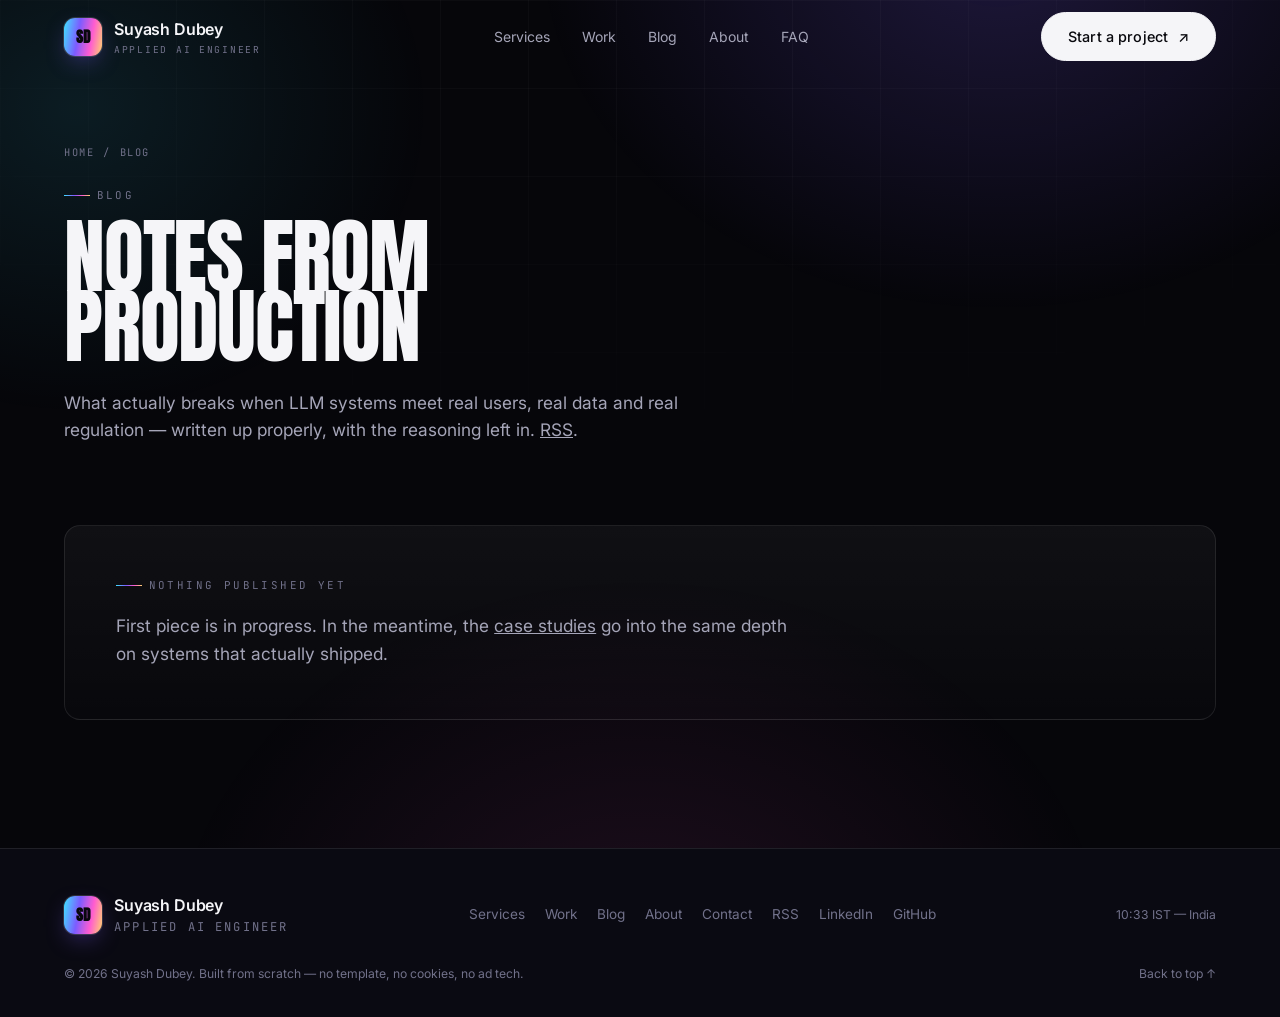
==== commit f1bf79da: "Rename blog nav to "Blog", add cookieless analytics and post cover images Cloudflare Web Analytics l" ====
--- a/blog/index.html
+++ b/blog/index.html
@@ -4,30 +4,30 @@
 <meta charset="utf-8">
 <script>document.documentElement.classList.add('js')</script>
 <meta name="viewport" content="width=device-width, initial-scale=1, viewport-fit=cover">
-<title>Writing — Suyash Dubey</title>
+<title>Blog — Suyash Dubey</title>
 <meta name="description" content="Notes on building LLM systems that survive production — agents, retrieval, evaluation and the parts that break under real load.">
 <link rel="canonical" href="https://suyashdubey.com/blog/">
 <meta name="author" content="Suyash Dubey">
 <meta name="robots" content="index, follow, max-image-preview:large, max-snippet:-1">
 <meta name="theme-color" content="#06060a">
 <meta property="og:type" content="website">
-<meta property="og:title" content="Writing — Suyash Dubey">
+<meta property="og:title" content="Blog — Suyash Dubey">
 <meta property="og:description" content="Notes on building LLM systems that survive production — agents, retrieval, evaluation and the parts that break under real load.">
 <meta property="og:url" content="https://suyashdubey.com/blog/">
 <meta property="og:image" content="https://suyashdubey.com/assets/img/og.png">
 <meta name="twitter:card" content="summary_large_image">
-<meta name="twitter:title" content="Writing — Suyash Dubey">
+<meta name="twitter:title" content="Blog — Suyash Dubey">
 <meta name="twitter:description" content="Notes on building LLM systems that survive production — agents, retrieval, evaluation and the parts that break under real load.">
 <meta name="twitter:image" content="https://suyashdubey.com/assets/img/og.png">
 <link rel="icon" href="/assets/img/favicon.svg" type="image/svg+xml">
-<link rel="alternate" type="application/rss+xml" title="Suyash Dubey — writing" href="https://suyashdubey.com/blog/rss.xml">
+<link rel="alternate" type="application/rss+xml" title="Suyash Dubey — blog" href="https://suyashdubey.com/blog/rss.xml">
 <link rel="preconnect" href="https://fonts.googleapis.com">
 <link rel="preconnect" href="https://fonts.gstatic.com" crossorigin>
 <link href="https://fonts.googleapis.com/css2?family=Anton&family=Inter:wght@400;500;600&family=JetBrains+Mono:wght@400;500&display=swap" rel="stylesheet">
 <link rel="stylesheet" href="/assets/css/styles.css">
 <script type="application/ld+json">
 {"@context":"https://schema.org","@type":"Blog","@id":"https://suyashdubey.com/blog/#blog",
- "name":"Writing — Suyash Dubey","url":"https://suyashdubey.com/blog/",
+ "name":"Blog — Suyash Dubey","url":"https://suyashdubey.com/blog/",
  "description":"Notes on building LLM systems that survive production.",
  "author":{"@type":"Person","name":"Suyash Dubey","url":"https://suyashdubey.com/"},
  "inLanguage":"en"}
@@ -43,7 +43,7 @@
       <span>Suyash Dubey<small>Applied AI Engineer</small></span>
     </a>
     <nav class="nav__links" aria-label="Primary">
-      <a href="/#services">Services</a><a href="/#work">Work</a><a href="/blog/">Writing</a>
+      <a href="/#services">Services</a><a href="/#work">Work</a><a href="/blog/">Blog</a>
       <a href="/#about">About</a><a href="/#faq">FAQ</a>
     </nav>
     <div class="nav__cta">
@@ -56,8 +56,8 @@
 <main id="main">
 <section class="cs-hero">
   <div class="wrap">
-    <p class="crumbs"><a href="/">Home</a> <span>/</span> <span>Writing</span></p>
-    <p class="eyebrow rv">Writing</p>
+    <p class="crumbs"><a href="/">Home</a> <span>/</span> <span>Blog</span></p>
+    <p class="eyebrow rv">Blog</p>
     <h1 class="display rv rv-d1" style="font-size:clamp(2.4rem,6.4vw,5.6rem)">Notes from<br>production</h1>
     <p class="lead rv rv-d2" style="margin-top:26px">What actually breaks when LLM systems meet
     real users, real data and real regulation — written up properly, with the reasoning left in.
@@ -80,7 +80,7 @@
     <div class="foot">
       <a class="brand" href="/"><span class="mono-badge" aria-hidden="true">SD</span><span>Suyash Dubey<small>Applied AI Engineer</small></span></a>
       <nav aria-label="Footer">
-        <a href="/#services">Services</a><a href="/#work">Work</a><a href="/blog/">Writing</a>
+        <a href="/#services">Services</a><a href="/#work">Work</a><a href="/blog/">Blog</a>
         <a href="/#about">About</a><a href="/#contact">Contact</a>
         <a href="/blog/rss.xml">RSS</a>
         <a href="https://www.linkedin.com/in/suyash-kumar-dubey-410533211" rel="me noopener" target="_blank">LinkedIn</a>
@@ -89,12 +89,13 @@
       <small><span data-clock>India (IST)</span></small>
     </div>
     <div class="foot" style="margin-top:26px">
-      <small>© <span id="yr">2026</span> Suyash Dubey. Built from scratch — no template, no tracking.</small>
+      <small>© <span id="yr">2026</span> Suyash Dubey. Built from scratch — no template, no cookies, no ad tech.</small>
       <small><a href="#main">Back to top ↑</a></small>
     </div>
   </div>
 </footer>
 <script>document.getElementById('yr').textContent=new Date().getFullYear();</script>
 <script src="/assets/js/main.js" defer></script>
+<script src="/assets/js/analytics.js" defer></script>
 </body>
 </html>
--- a/assets/css/styles.css
+++ b/assets/css/styles.css
@@ -514,6 +514,15 @@
 .post-row__body p{color:var(--fg-dim);font-size:.95rem;margin:.7rem 0 0;max-width:68ch}
 .post-row__body .tags{margin-top:14px;padding-top:0}
 @media (max-width:820px){.post-row{grid-template-columns:1fr;gap:10px}}
+
+.post-cover{margin:clamp(30px,4vw,52px) 0 0;padding:0}
+.post-cover img{width:100%;height:auto;display:block;border-radius:var(--r);border:1px solid var(--line)}
+.post-row--img{grid-template-columns:205px minmax(0,1fr) 190px}
+.post-row__thumb{align-self:center}
+.post-row__thumb img{width:100%;height:110px;object-fit:cover;border-radius:12px;border:1px solid var(--line);display:block;opacity:.85;transition:opacity .4s}
+.post-row:hover .post-row__thumb img{opacity:1}
+@media (max-width:980px){.post-row--img{grid-template-columns:205px minmax(0,1fr)}.post-row__thumb{display:none}}
+@media (max-width:820px){.post-row--img{grid-template-columns:1fr}}
 
 /* long-form body */
 .post-body{max-width:72ch}
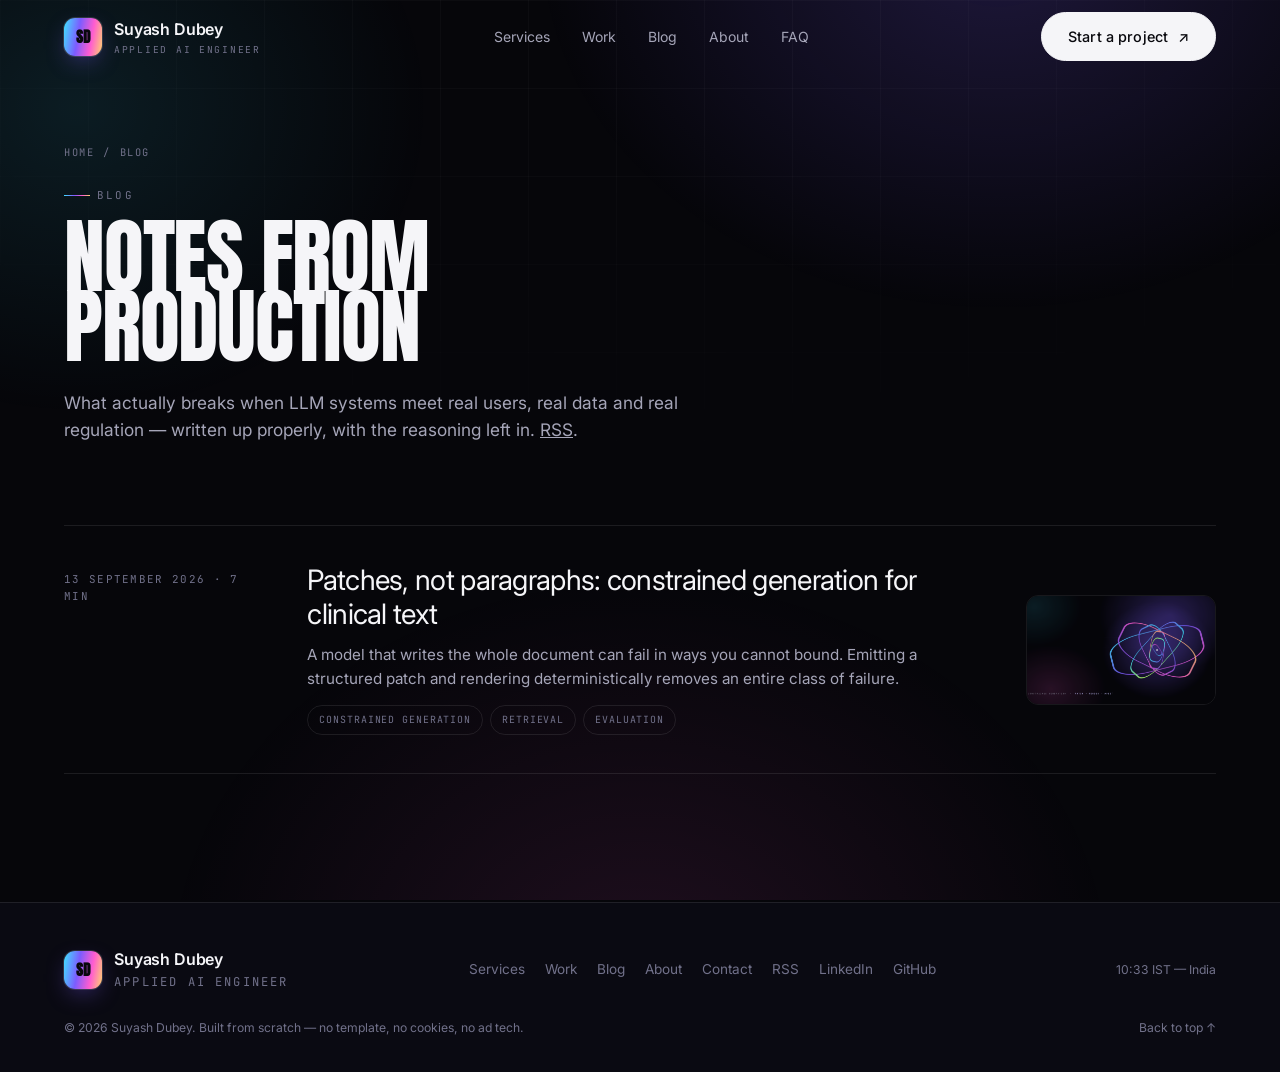
==== commit 31b83eb4: "First post: patches, not paragraphs — constrained generation for clinical text Generalised write-up " ====
--- a/blog/index.html
+++ b/blog/index.html
@@ -66,11 +66,16 @@
 </section>
 <section style="padding-top:0">
   <div class="wrap">
-    <div class="card" style="padding:clamp(30px,4vw,52px)">
-      <p class="eyebrow">Nothing published yet</p>
-      <p class="lead" style="margin:0">First piece is in progress. In the meantime, the
-      <a href="/#work" style="text-decoration:underline">case studies</a> go into the same
-      depth on systems that actually shipped.</p>
+    <div class="post-list">
+      <a class="post-row post-row--img rv" href="/blog/patches-not-paragraphs.html">
+        <span class="post-row__meta">13 September 2026 · 7 min</span>
+        <span class="post-row__body">
+          <h2>Patches, not paragraphs: constrained generation for clinical text</h2>
+          <p>A model that writes the whole document can fail in ways you cannot bound. Emitting a structured patch and rendering deterministically removes an entire class of failure.</p>
+          <span class="tags"><span class="tag">Constrained generation</span><span class="tag">Retrieval</span><span class="tag">Evaluation</span></span>
+        </span>
+        <span class="post-row__thumb"><img src="/assets/img/blog/constrained-generation.png" alt="" loading="lazy"></span>
+      </a>
     </div>
   </div>
 </section>
